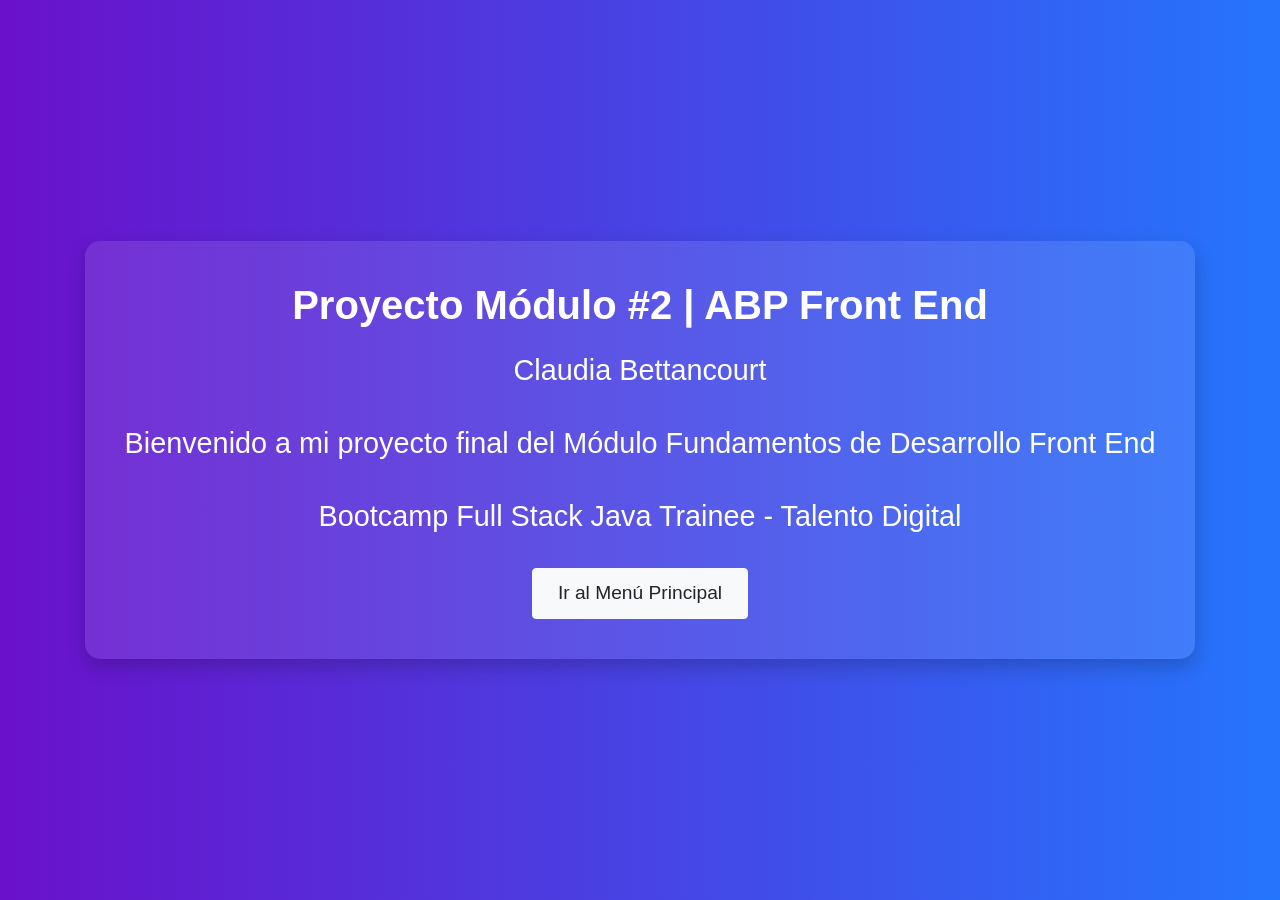
==== index.html @ 9767514b "Mis cambios finales en el proyecto Wallet~" ====
<!DOCTYPE html>
<html lang="es">
<head>
    <meta charset="UTF-8">
    <meta name="viewport" content="width=device-width, initial-scale=1.0">
    <title>Proyecto Final - Front End</title>
    <!-- Bootstrap -->
    <link rel="stylesheet" href="https://maxcdn.bootstrapcdn.com/bootstrap/4.0.0/css/bootstrap.min.css">
    <style>
        body {
            height: 100vh;
            display: flex;
            justify-content: center;
            align-items: center;
            background: linear-gradient(to right, #6a11cb, #2575fc);
            color: white;
            text-align: center;
            font-family: 'Segoe UI', Tahoma, Geneva, Verdana, sans-serif;
        }
        .container-landing {
            background: rgba(255, 255, 255, 0.1);
            padding: 40px;
            border-radius: 15px;
            box-shadow: 0 8px 20px rgba(0,0,0,0.2);
        }
        h1 {
            font-size: 2.5rem;
            margin-bottom: 20px;
            font-weight: bold;
        }
        p {
            font-size: 1.8rem;
            margin-bottom: 30px;
        }
        .btn-landing {
            font-size: 1.2rem;
            padding: 10px 25px;
        }
        @media (max-width: 576px) {
            h1 { font-size: 2rem; }
            p { font-size: 1rem; }
        }
    </style>
</head>
<body>
    <div class="container-landing">
        <h1>Proyecto Módulo #2 | ABP Front End</h1>
        <p>Claudia Bettancourt</p>
        <p>Bienvenido a mi proyecto final del Módulo Fundamentos de Desarrollo Front End</p>
        <p>Bootcamp Full Stack Java Trainee - Talento Digital</p>
        <a href="menu.html" class="btn btn-light btn-landing">Ir al Menú Principal</a>
            </div>

    <!-- Bootstrap JS -->
    <script src="https://code.jquery.com/jquery-3.6.0.min.js"></script>
    <script src="https://cdnjs.cloudflare.com/ajax/libs/popper.js/1.12.9/umd/popper.min.js"></script>
    <script src="https://maxcdn.bootstrapcdn.com/bootstrap/4.0.0/js/bootstrap.min.js"></script>
</body>
</html>
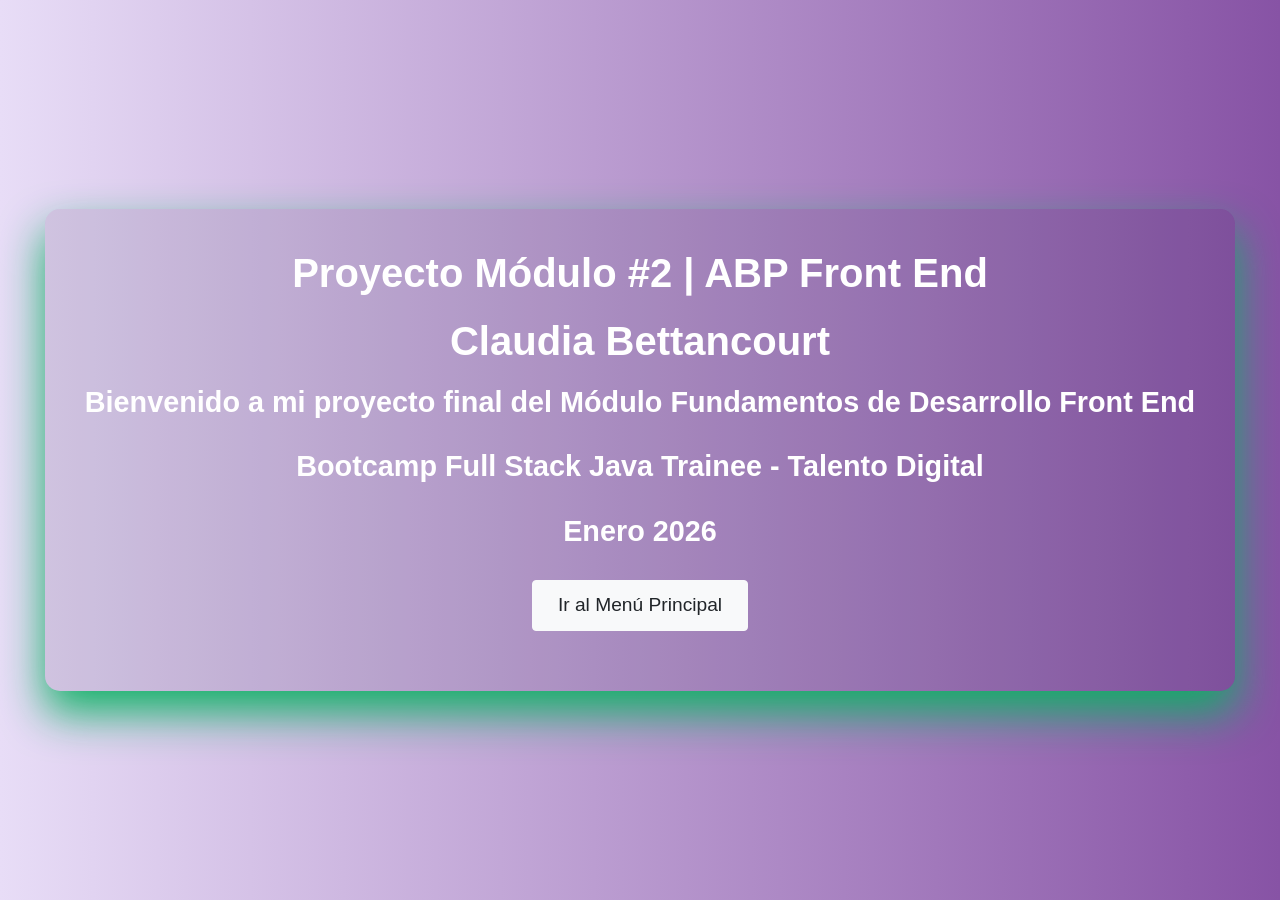
==== commit be1880b8: "Actualización final proyecto Alke-Wallet" ====
--- a/index.html
+++ b/index.html
@@ -12,16 +12,16 @@
             display: flex;
             justify-content: center;
             align-items: center;
-            background: linear-gradient(to right, #6a11cb, #2575fc);
-            color: white;
+            background: linear-gradient(to right, #e8ddf7, #8753a5);
+            color: rgb(255, 255, 255);
             text-align: center;
-            font-family: 'Segoe UI', Tahoma, Geneva, Verdana, sans-serif;
+            font-family:Verdana, Geneva, Tahoma, sans-serif
         }
         .container-landing {
-            background: rgba(255, 255, 255, 0.1);
+            background: rgba(28, 11, 53, 0.1);
             padding: 40px;
             border-radius: 15px;
-            box-shadow: 0 8px 20px rgba(0,0,0,0.2);
+            box-shadow: 0 22px 44px rgba(10, 177, 99, 0.952);
         }
         h1 {
             font-size: 2.5rem;
@@ -45,9 +45,10 @@
 <body>
     <div class="container-landing">
         <h1>Proyecto Módulo #2 | ABP Front End</h1>
-        <p>Claudia Bettancourt</p>
+        <h1>Claudia Bettancourt<h1>
         <p>Bienvenido a mi proyecto final del Módulo Fundamentos de Desarrollo Front End</p>
         <p>Bootcamp Full Stack Java Trainee - Talento Digital</p>
+        <p>Enero 2026</p>
         <a href="menu.html" class="btn btn-light btn-landing">Ir al Menú Principal</a>
             </div>
 
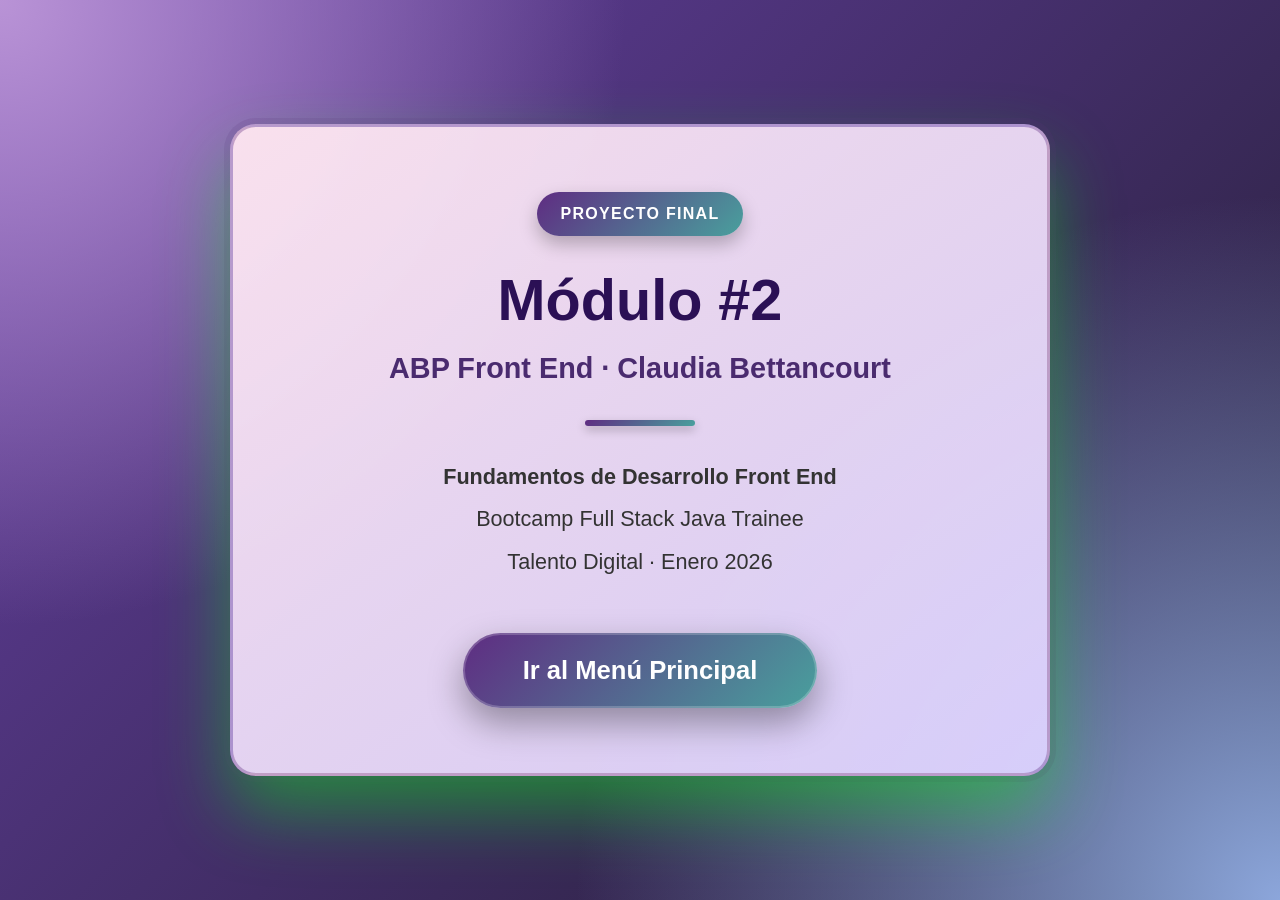
==== commit 3b4c4561: "implementa depósitos, saldo inicial y estilos base" ====
--- a/index.html
+++ b/index.html
@@ -4,57 +4,160 @@
     <meta charset="UTF-8">
     <meta name="viewport" content="width=device-width, initial-scale=1.0">
     <title>Proyecto Final - Front End</title>
+
     <!-- Bootstrap -->
     <link rel="stylesheet" href="https://maxcdn.bootstrapcdn.com/bootstrap/4.0.0/css/bootstrap.min.css">
+
     <style>
         body {
-            height: 100vh;
+            min-height: 100vh;
             display: flex;
             justify-content: center;
             align-items: center;
-            background: linear-gradient(to right, #e8ddf7, #8753a5);
-            color: rgb(255, 255, 255);
+            background:
+                radial-gradient(circle at top left, #b993d6, transparent 40%),
+                radial-gradient(circle at bottom right, #8ca6db, transparent 45%),
+                linear-gradient(135deg, #6740a5, #1f1c2c);
+            font-family: 'Segoe UI', Tahoma, Geneva, Verdana, sans-serif;
+        }
+
+        .container-landing {
+            background: linear-gradient(
+                145deg,
+                rgba(255, 231, 240, 0.95),
+                rgba(220, 210, 255, 0.95)
+            );
+            padding: 65px 60px;
+            border-radius: 26px;
+            max-width: 820px;
+            width: 100%;
             text-align: center;
-            font-family:Verdana, Geneva, Tahoma, sans-serif
+
+            /* BORDER + SHADOW */
+            border: 3px solid rgba(95, 44, 130, 0.35);
+            box-shadow:
+                0 35px 70px rgba(6, 240, 18, 0.45),
+                0 0 0 6px rgba(95, 44, 130, 0.15);
         }
-        .container-landing {
-            background: rgba(28, 11, 53, 0.1);
-            padding: 40px;
-            border-radius: 15px;
-            box-shadow: 0 22px 44px rgba(10, 177, 99, 0.952);
+
+        .badge-project {
+            display: inline-block;
+            background: linear-gradient(135deg, #5f2c82, #49a09d);
+            color: #fff;
+            padding: 10px 24px;
+            border-radius: 40px;
+            font-size: 1rem;
+            font-weight: 700;
+            letter-spacing: 0.08em;
+            margin-bottom: 30px;
+            box-shadow: 0 8px 18px rgba(0, 0, 0, 0.25);
         }
+
         h1 {
-            font-size: 2.5rem;
-            margin-bottom: 20px;
-            font-weight: bold;
+            font-size: 3.6rem;
+            font-weight: 900;
+            color: #2b1055;
+            margin-bottom: 15px;
         }
+
+        h2 {
+            font-size: 1.8rem;
+            font-weight: 600;
+            color: #4a2b6f;
+            margin-bottom: 35px;
+        }
+
+        .divider {
+            width: 110px;
+            height: 6px;
+            background: linear-gradient(135deg, #5f2c82, #49a09d);
+            border-radius: 20px;
+            margin: 35px auto;
+            box-shadow: 0 4px 10px rgba(0, 0, 0, 0.25);
+        }
+
         p {
-            font-size: 1.8rem;
-            margin-bottom: 30px;
+            font-size: 1.35rem;
+            margin-bottom: 10px;
+            color: #333;
+            font-weight: 500;
         }
+
         .btn-landing {
-            font-size: 1.2rem;
-            padding: 10px 25px;
+            margin-top: 45px;
+            font-size: 1.6rem;
+            padding: 18px 60px;
+            border-radius: 60px;
+            font-weight: 800;
+            color: #fff;
+            background: linear-gradient(135deg, #5f2c82, #49a09d);
+            border: none;
+            transition: all 0.35s ease;
+            box-shadow:
+                0 15px 35px rgba(0, 0, 0, 0.35),
+                inset 0 0 0 2px rgba(255, 255, 255, 0.2);
         }
+
+        .btn-landing:hover {
+            transform: translateY(-4px) scale(1.04);
+            box-shadow:
+                0 25px 55px rgba(0, 0, 0, 0.45),
+                inset 0 0 0 2px rgba(255, 255, 255, 0.35);
+            color: #fff;
+        }
+
         @media (max-width: 576px) {
-            h1 { font-size: 2rem; }
-            p { font-size: 1rem; }
+            .container-landing {
+                padding: 45px 25px;
+            }
+
+            h1 {
+                font-size: 2.4rem;
+            }
+
+            h2 {
+                font-size: 1.3rem;
+            }
+
+            p {
+                font-size: 1.05rem;
+            }
+
+            .btn-landing {
+                font-size: 1.25rem;
+                padding: 14px 40px;
+            }
         }
     </style>
 </head>
+
 <body>
+
     <div class="container-landing">
-        <h1>Proyecto Módulo #2 | ABP Front End</h1>
-        <h1>Claudia Bettancourt<h1>
-        <p>Bienvenido a mi proyecto final del Módulo Fundamentos de Desarrollo Front End</p>
-        <p>Bootcamp Full Stack Java Trainee - Talento Digital</p>
-        <p>Enero 2026</p>
-        <a href="menu.html" class="btn btn-light btn-landing">Ir al Menú Principal</a>
-            </div>
+
+        <div class="badge-project">
+            PROYECTO FINAL
+        </div>
+
+        <h1>Módulo #2</h1>
+        <h2>ABP Front End · Claudia Bettancourt</h2>
+
+        <div class="divider"></div>
+
+        <p><strong>Fundamentos de Desarrollo Front End</strong></p>
+        <p>Bootcamp Full Stack Java Trainee</p>
+        <p>Talento Digital · Enero 2026</p>
+
+        <a href="menu.html" class="btn btn-landing">
+            Ir al Menú Principal
+        </a>
+
+    </div>
 
     <!-- Bootstrap JS -->
     <script src="https://code.jquery.com/jquery-3.6.0.min.js"></script>
     <script src="https://cdnjs.cloudflare.com/ajax/libs/popper.js/1.12.9/umd/popper.min.js"></script>
     <script src="https://maxcdn.bootstrapcdn.com/bootstrap/4.0.0/js/bootstrap.min.js"></script>
+
 </body>
 </html>
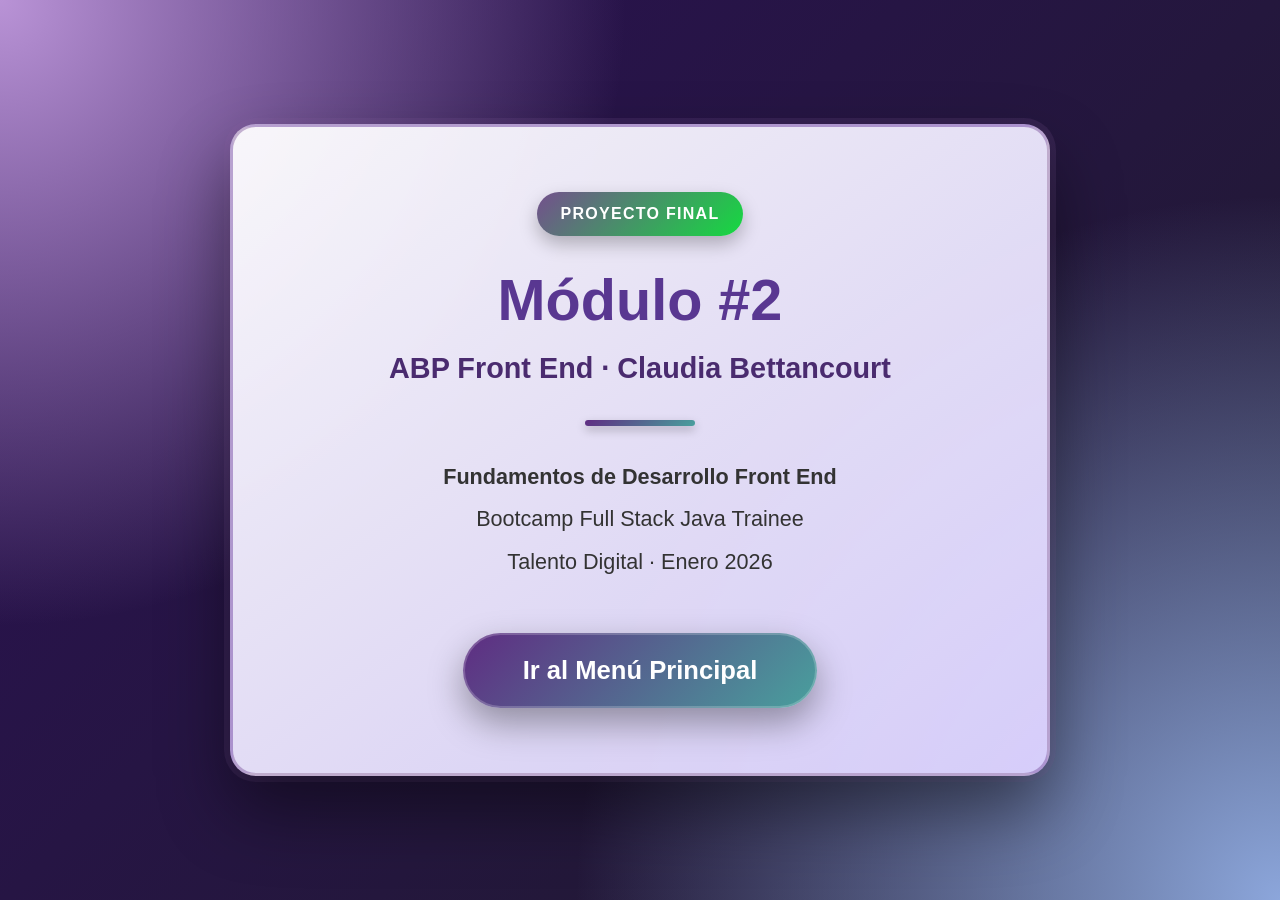
==== commit f2850d07: "Actualiza estilos y funcionalidades de wallet" ====
--- a/index.html
+++ b/index.html
@@ -17,14 +17,14 @@
             background:
                 radial-gradient(circle at top left, #b993d6, transparent 40%),
                 radial-gradient(circle at bottom right, #8ca6db, transparent 45%),
-                linear-gradient(135deg, #6740a5, #1f1c2c);
+                linear-gradient(135deg, #2b1055, #1f1c2c);
             font-family: 'Segoe UI', Tahoma, Geneva, Verdana, sans-serif;
         }
 
         .container-landing {
             background: linear-gradient(
                 145deg,
-                rgba(255, 231, 240, 0.95),
+                rgba(255, 255, 255, 0.95),
                 rgba(220, 210, 255, 0.95)
             );
             padding: 65px 60px;
@@ -36,13 +36,13 @@
             /* BORDER + SHADOW */
             border: 3px solid rgba(95, 44, 130, 0.35);
             box-shadow:
-                0 35px 70px rgba(6, 240, 18, 0.45),
-                0 0 0 6px rgba(95, 44, 130, 0.15);
+                0 35px 70px rgba(0, 0, 0, 0.45),
+                0 0 0 6px rgba(139, 100, 165, 0.15);
         }
 
         .badge-project {
             display: inline-block;
-            background: linear-gradient(135deg, #5f2c82, #49a09d);
+            background: linear-gradient(135deg, #744f8d, #15da40);
             color: #fff;
             padding: 10px 24px;
             border-radius: 40px;
@@ -56,7 +56,7 @@
         h1 {
             font-size: 3.6rem;
             font-weight: 900;
-            color: #2b1055;
+            color: #593791;
             margin-bottom: 15px;
         }
 
@@ -160,4 +160,4 @@
     <script src="https://maxcdn.bootstrapcdn.com/bootstrap/4.0.0/js/bootstrap.min.js"></script>
 
 </body>
-</html>
+</html>
